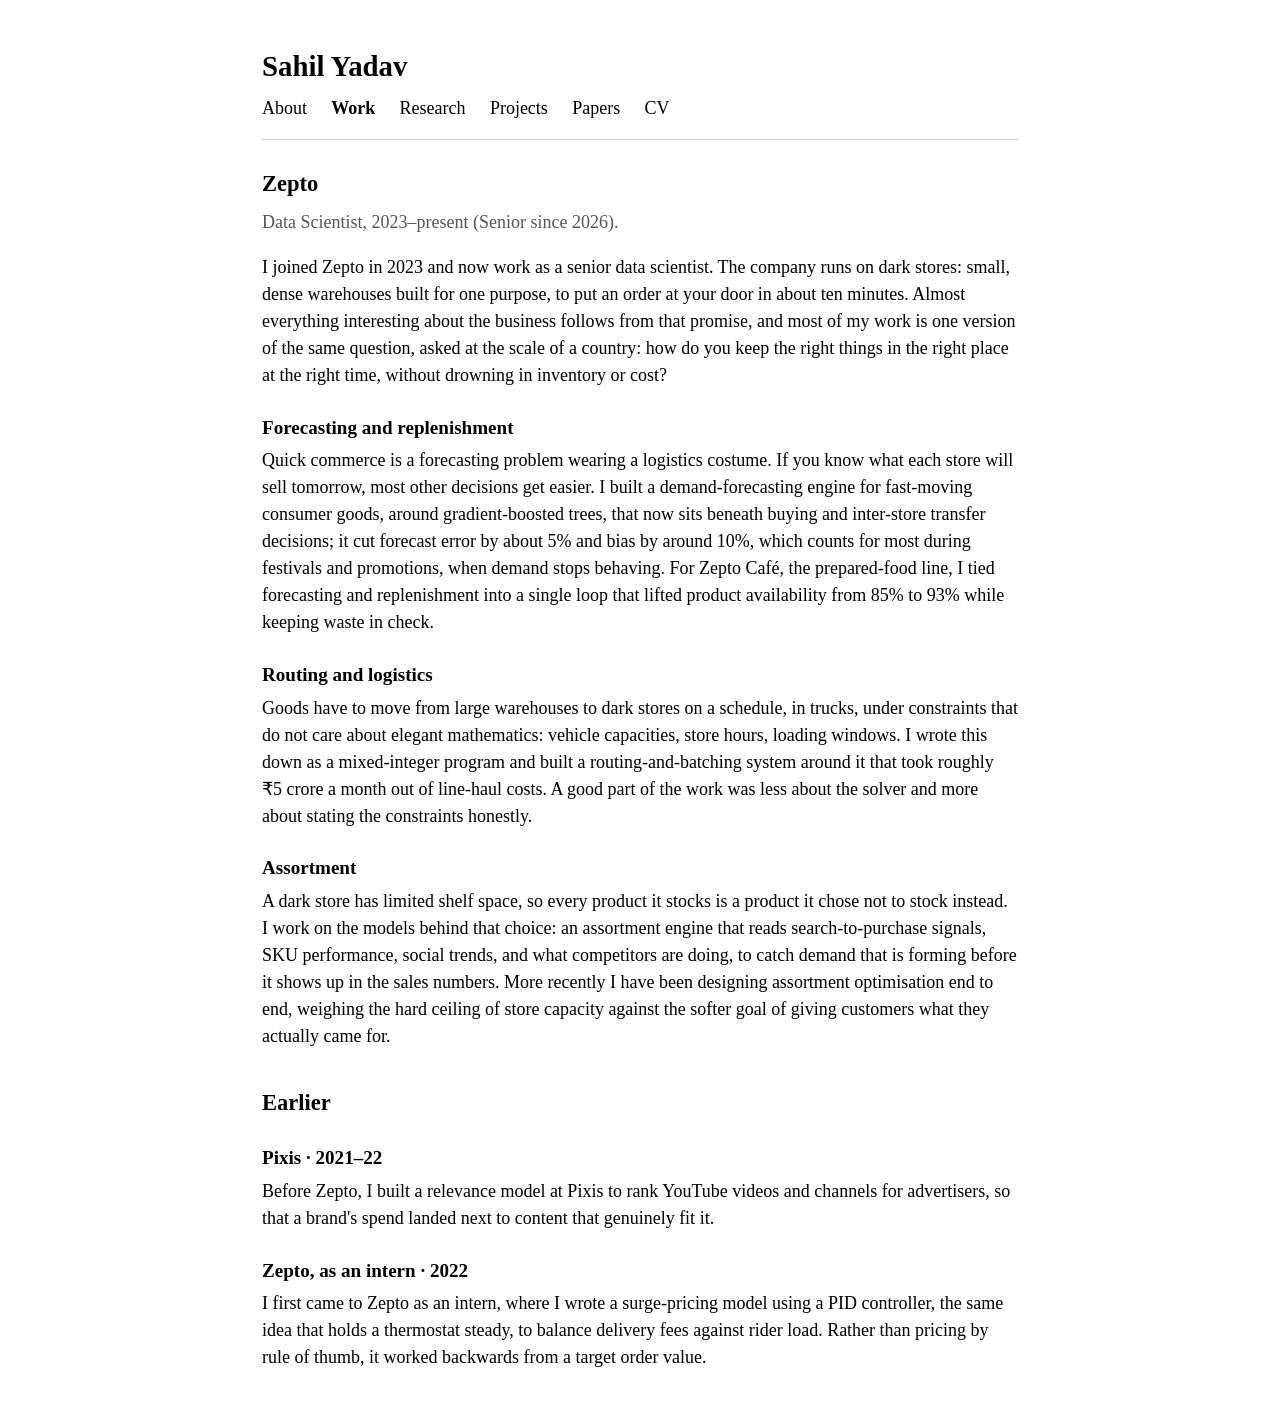
==== work.html @ bde93a5b "Redesign as a plain multi-page HTML site Replace the old Bootstrap template with hand-written pages:" ====
<!DOCTYPE html>
<html lang="en">
<head>
<meta charset="utf-8">
<meta name="viewport" content="width=device-width, initial-scale=1">
<title>Work — Sahil Yadav</title>
<link rel="stylesheet" href="style.css">
</head>
<body>

<header>
<h1 class="site-name"><a href="index.html">Sahil Yadav</a></h1>
<nav>
<a href="index.html">About</a>
<span class="here">Work</span>
<a href="research.html">Research</a>
<a href="projects.html">Projects</a>
<a href="papers.html">Papers</a>
<a href="resume.pdf">CV</a>
</nav>
</header>
<hr>

<h2>Zepto</h2>
<p class="note">Data Scientist, 2023&ndash;present (Senior since 2026).</p>

<p>
I joined Zepto in 2023 and now work as a senior data scientist. The company runs on dark
stores: small, dense warehouses built for one purpose, to put an order at your door in
about ten minutes. Almost everything interesting about the business follows from that
promise, and most of my work is one version of the same question, asked at the scale of a
country: how do you keep the right things in the right place at the right time, without
drowning in inventory or cost?
</p>

<h3>Forecasting and replenishment</h3>
<p>
Quick commerce is a forecasting problem wearing a logistics costume. If you know what each
store will sell tomorrow, most other decisions get easier. I built a demand-forecasting
engine for fast-moving consumer goods, around gradient-boosted trees, that now sits beneath
buying and inter-store transfer decisions; it cut forecast error by about 5% and bias by
around 10%, which counts for most during festivals and promotions, when demand stops
behaving. For Zepto Café, the prepared-food line, I tied forecasting and replenishment into
a single loop that lifted product availability from 85% to 93% while keeping waste in check.
</p>

<h3>Routing and logistics</h3>
<p>
Goods have to move from large warehouses to dark stores on a schedule, in trucks, under
constraints that do not care about elegant mathematics: vehicle capacities, store hours,
loading windows. I wrote this down as a mixed-integer program and built a routing-and-batching
system around it that took roughly ₹5 crore a month out of line-haul costs. A good part of
the work was less about the solver and more about stating the constraints honestly.
</p>

<h3>Assortment</h3>
<p>
A dark store has limited shelf space, so every product it stocks is a product it chose not
to stock instead. I work on the models behind that choice: an assortment engine that reads
search-to-purchase signals, SKU performance, social trends, and what competitors are doing,
to catch demand that is forming before it shows up in the sales numbers. More recently I
have been designing assortment optimisation end to end, weighing the hard ceiling of store
capacity against the softer goal of giving customers what they actually came for.
</p>

<h2>Earlier</h2>

<h3>Pixis &middot; 2021&ndash;22</h3>
<p>
Before Zepto, I built a relevance model at Pixis to rank YouTube videos and channels for
advertisers, so that a brand's spend landed next to content that genuinely fit it.
</p>

<h3>Zepto, as an intern &middot; 2022</h3>
<p>
I first came to Zepto as an intern, where I wrote a surge-pricing model using a PID
controller, the same idea that holds a thermostat steady, to balance delivery fees against
rider load. Rather than pricing by rule of thumb, it worked backwards from a target order
value.
</p>

</body>
</html>
---- style.css ----
body {
  font-family: "Times New Roman", Times, serif;
  font-size: 18px;
  line-height: 1.5;
  color: #000;
  background: #fff;
  max-width: 42em;
  margin: 2.5em auto;
  padding: 0 1.25em;
}
h1.site-name { font-size: 1.6em; margin: 0 0 0.25em; }
h1.site-name a { color: #000; text-decoration: none; }
h1.site-name a:hover { text-decoration: underline; }
nav a { color: #000; text-decoration: none; margin-right: 1.1em; }
nav a:hover { text-decoration: underline; }
nav .here { font-weight: bold; margin-right: 1.1em; }
hr { border: 0; border-top: 1px solid #ccc; margin: 0.9em 0 1.5em; }
h2 { font-size: 1.25em; margin: 1.6em 0 0.4em; }
h2:first-of-type { margin-top: 0.6em; }
h3 { font-size: 1.06em; margin: 1.3em 0 0.25em; }
p { margin: 0 0 1em; }
ul { margin: 0 0 1em; padding-left: 1.5em; }
li { margin-bottom: 0.5em; }
.affil { margin: 0 0 0.4em; }
.contact { margin: 0 0 1.4em; }
.note { color: #555; }
img.photo { float: right; width: 160px; margin: 0.2em 0 1em 1.6em; border: 1px solid #ccc; }
@media (max-width: 480px) {
  body { margin: 1.5em auto; font-size: 17px; }
  img.photo { float: none; display: block; margin: 0 0 1em; }
  nav a, nav .here { display: inline-block; margin-bottom: 0.2em; }
}
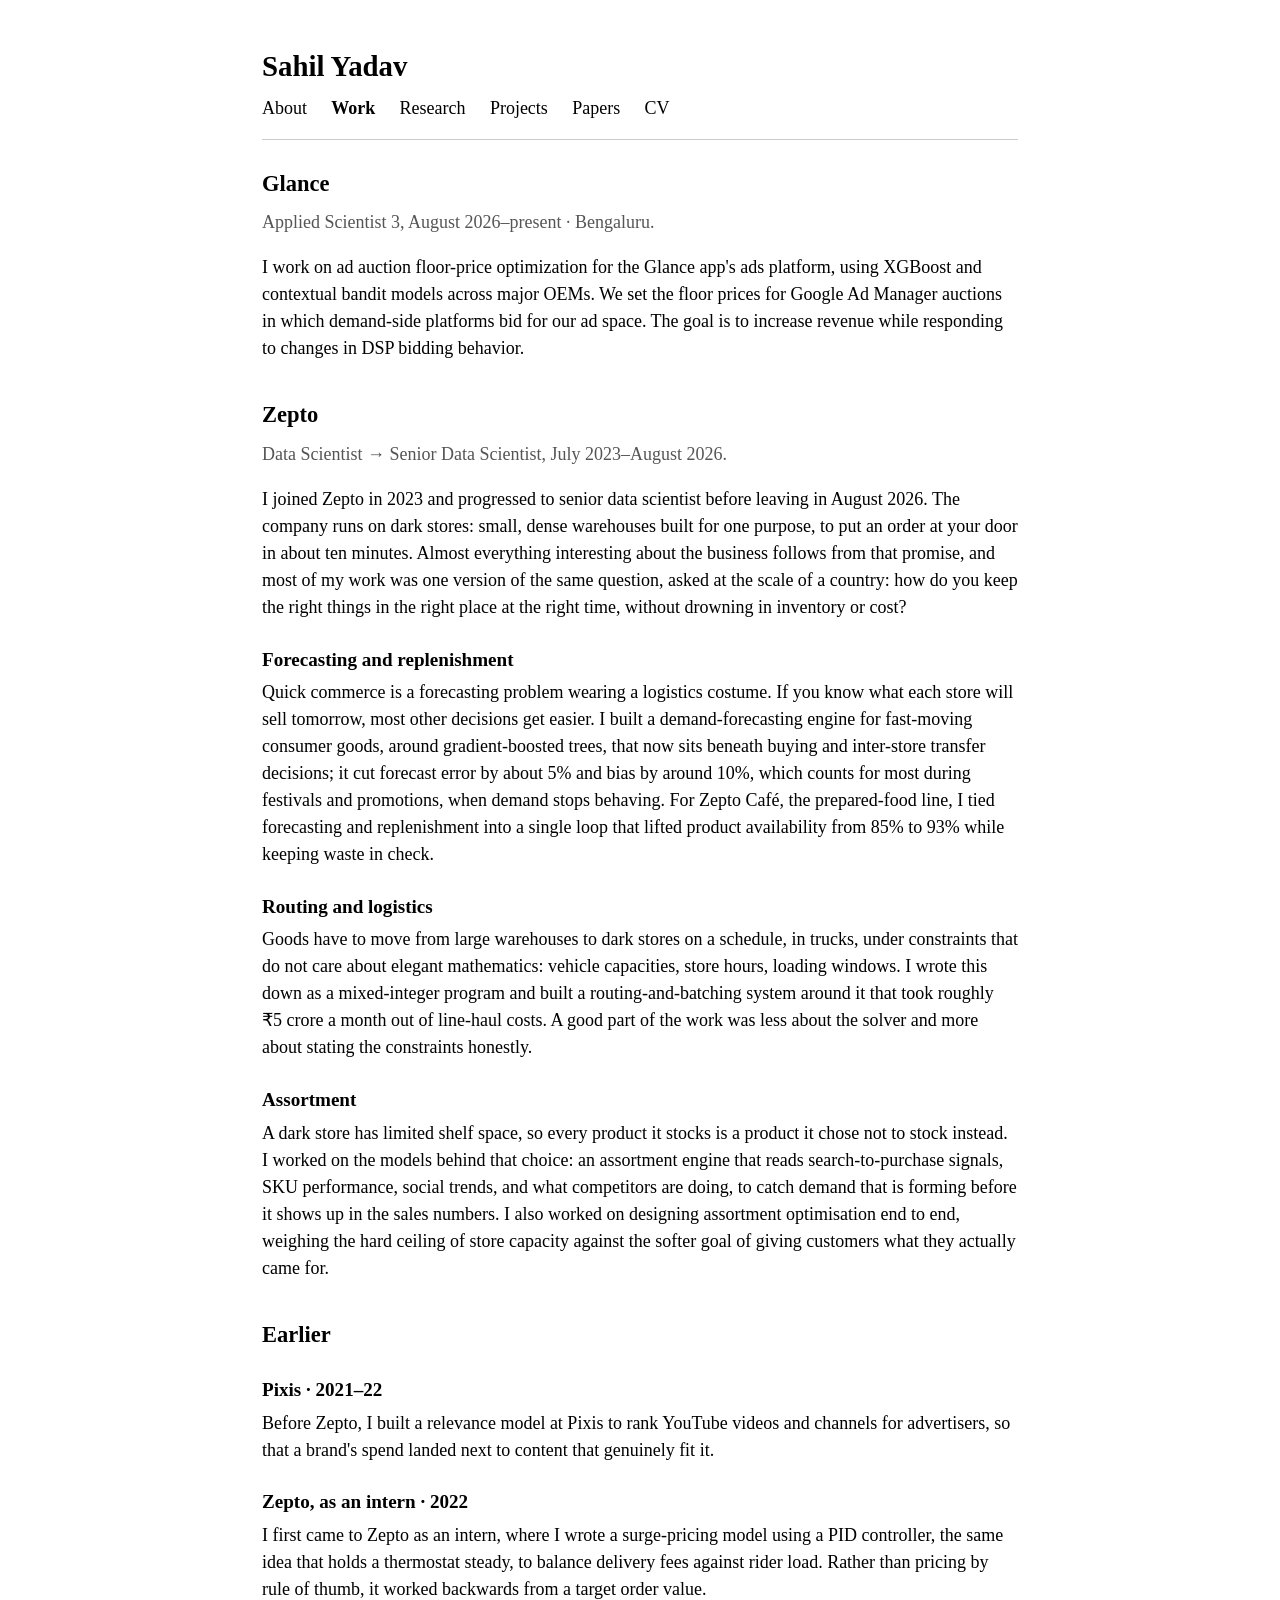
==== commit d4cdad73: "Add Glance role and update Zepto employment dates" ====
--- a/work.html
+++ b/work.html
@@ -21,14 +21,24 @@
 </header>
 <hr>
 
-<h2>Zepto</h2>
-<p class="note">Data Scientist, 2023&ndash;present (Senior since 2026).</p>
+<h2>Glance</h2>
+<p class="note">Applied Scientist 3, August 2026&ndash;present &middot; Bengaluru.</p>
 
 <p>
-I joined Zepto in 2023 and now work as a senior data scientist. The company runs on dark
+I work on ad auction floor-price optimization for the Glance app's ads platform, using
+XGBoost and contextual bandit models across major OEMs. We set the floor prices for
+Google Ad Manager auctions in which demand-side platforms bid for our ad space. The goal
+is to increase revenue while responding to changes in DSP bidding behavior.
+</p>
+
+<h2>Zepto</h2>
+<p class="note">Data Scientist &rarr; Senior Data Scientist, July 2023&ndash;August 2026.</p>
+
+<p>
+I joined Zepto in 2023 and progressed to senior data scientist before leaving in August 2026. The company runs on dark
 stores: small, dense warehouses built for one purpose, to put an order at your door in
 about ten minutes. Almost everything interesting about the business follows from that
-promise, and most of my work is one version of the same question, asked at the scale of a
+promise, and most of my work was one version of the same question, asked at the scale of a
 country: how do you keep the right things in the right place at the right time, without
 drowning in inventory or cost?
 </p>
@@ -56,10 +66,9 @@
 <h3>Assortment</h3>
 <p>
 A dark store has limited shelf space, so every product it stocks is a product it chose not
-to stock instead. I work on the models behind that choice: an assortment engine that reads
+to stock instead. I worked on the models behind that choice: an assortment engine that reads
 search-to-purchase signals, SKU performance, social trends, and what competitors are doing,
-to catch demand that is forming before it shows up in the sales numbers. More recently I
-have been designing assortment optimisation end to end, weighing the hard ceiling of store
+to catch demand that is forming before it shows up in the sales numbers. I also worked on designing assortment optimisation end to end, weighing the hard ceiling of store
 capacity against the softer goal of giving customers what they actually came for.
 </p>
 
